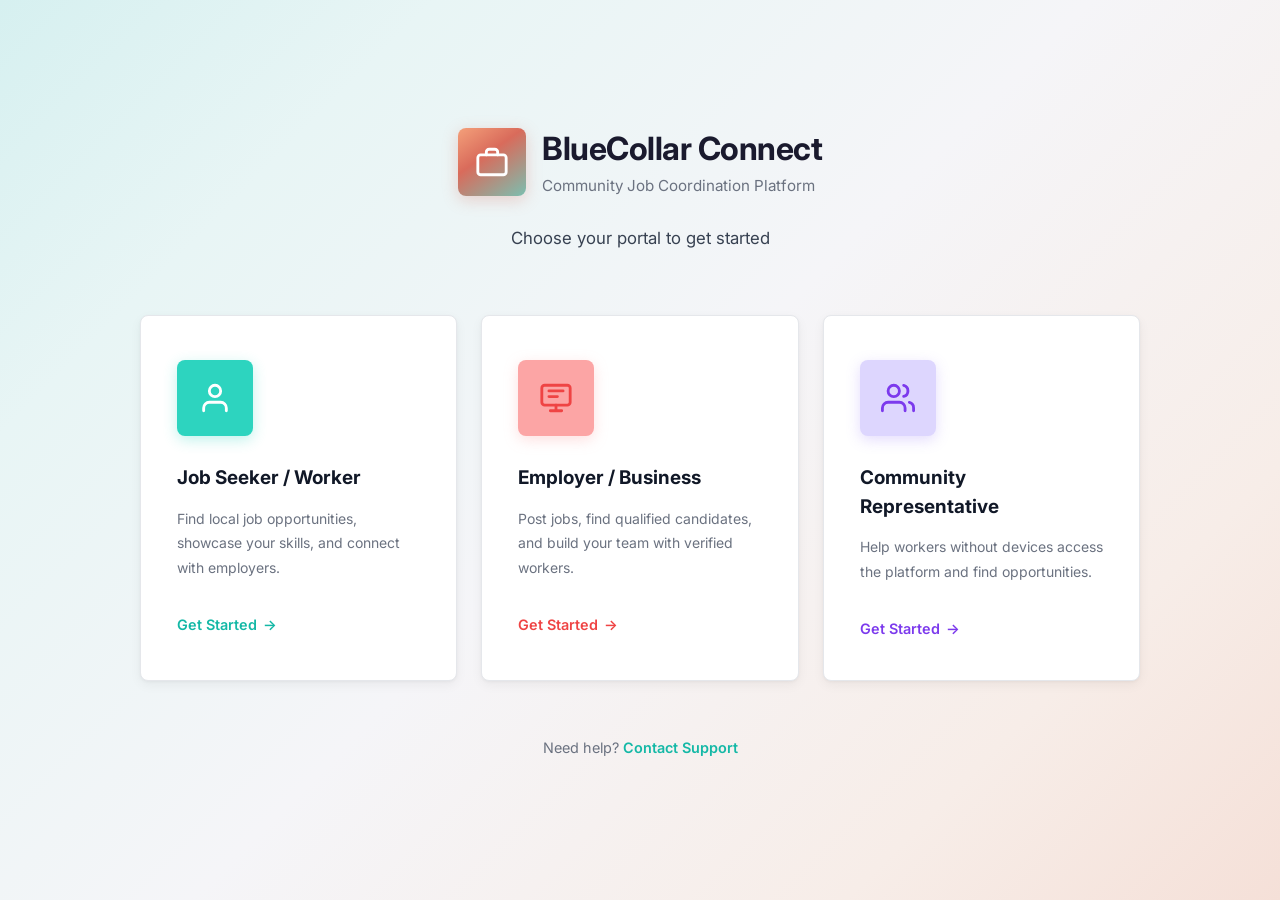
==== index.html @ cdbaee2c "Initial commit" ====
<!DOCTYPE html>
<html lang="en">

<head>
  <meta charset="UTF-8" />
  <meta name="viewport" content="width=device-width, initial-scale=1.0" />
  <title>BlueCollar Connect</title>
  <link href="https://cdn.jsdelivr.net/npm/bootstrap@5.3.2/dist/css/bootstrap.min.css" rel="stylesheet" />
  <link href="https://fonts.googleapis.com/css2?family=Inter:wght@400;500;600;700&display=swap" rel="stylesheet" />
  <style>
    *,
    *::before,
    *::after {
      box-sizing: border-box;
      margin: 0;
      padding: 0;
    }

    body {
      font-family: 'Inter', sans-serif;
      min-height: 100vh;
      background: linear-gradient(135deg, #d6f0f0 0%, #e8f5f5 20%, #f5f5f8 50%, #f7ede8 80%, #f5e0d8 100%);
      display: flex;
      flex-direction: column;
      align-items: center;
      justify-content: center;
      padding: 64px 24px;
    }

    /* ── Page entrance animations ── */
    @keyframes fadeUp {
      from {
        opacity: 0;
        transform: translateY(20px);
      }

      to {
        opacity: 1;
        transform: translateY(0);
      }
    }

    .brand-block {
      animation: fadeUp 0.5s 0.00s ease both;
    }

    .portal-heading {
      animation: fadeUp 0.5s 0.10s ease both;
    }

    .cards-wrapper {
      animation: fadeUp 0.5s 0.20s ease both;
    }

    .footer-text {
      animation: fadeUp 0.5s 0.35s ease both;
    }

    /* ── Brand ── */
    .brand-logo {
      width: 68px;
      height: 68px;
      border-radius: 8px;
      background: linear-gradient(145deg, #f4a07a 0%, #d96b5b 40%, #7bbfb0 100%);
      display: flex;
      align-items: center;
      justify-content: center;
      flex-shrink: 0;
      box-shadow: 0 4px 16px rgba(217, 107, 91, 0.28);
      transition: transform 0.25s ease, box-shadow 0.25s ease;
    }

    .brand-logo:hover {
      transform: translateY(-3px) scale(1.04);
      box-shadow: 0 10px 28px rgba(217, 107, 91, 0.38);
    }

    .brand-logo svg {
      width: 34px;
      height: 34px;
    }

    .brand-title {
      font-size: 2rem;
      font-weight: 700;
      color: #1a1a2e;
      letter-spacing: -0.5px;
    }

    .brand-subtitle {
      font-size: 0.95rem;
      color: #6b7280;
      font-weight: 400;
      margin-top: 2px;
    }

    .portal-heading {
      font-size: 1.05rem;
      color: #374151;
      font-weight: 400;
      margin-top: 28px;
    }

    /* ── Cards wrapper ── */
    .cards-wrapper {
      max-width: 1000px;
      width: 100%;
      margin-top: 48px;
    }

    /* ── Portal cards ── */
    .portal-card {
      background: #fff;
      border-radius: 8px;
      border: 1.5px solid #e5e7eb;
      padding: 44px 36px 40px;
      cursor: pointer;
      height: 100%;
      position: relative;
      overflow: hidden;

      box-shadow:
        0 1px 3px rgba(0, 0, 0, 0.04),
        0 4px 12px rgba(0, 0, 0, 0.05);

      transition:
        transform 0.28s cubic-bezier(0.34, 1.56, 0.64, 1),
        box-shadow 0.28s ease,
        border-color 0.25s ease;
    }

    /* coloured top-bar that slides in on hover */
    .portal-card::before {
      content: '';
      position: absolute;
      top: 0;
      left: 0;
      right: 0;
      height: 3px;
      border-radius: 8px 8px 0 0;
      transform: scaleX(0);
      transform-origin: left;
      transition: transform 0.3s ease;
    }

    .portal-card--worker::before {
      background: #2dd4bf;
    }

    .portal-card--employer::before {
      background: #ef4444;
    }

    .portal-card--community::before {
      background: #7c3aed;
    }

    .portal-card:hover::before {
      transform: scaleX(1);
    }

    /* lift + deeper shadow */
    .portal-card:hover {
      transform: translateY(-7px);
      box-shadow:
        0 2px 6px rgba(0, 0, 0, 0.04),
        0 14px 36px rgba(0, 0, 0, 0.11),
        0 28px 52px rgba(0, 0, 0, 0.06);
    }

    /* selected worker card */
    /* default: no active colored border */
    .portal-card--worker,
    .portal-card--employer,
    .portal-card--community {
      border-color: #e5e7eb;
    }

    /* worker hover */
    .portal-card--worker:hover {
      border-color: #2dd4bf;
      box-shadow:
        0 0 0 1.5px #2dd4bf,
        0 14px 36px rgba(45, 212, 191, 0.22),
        0 28px 52px rgba(0, 0, 0, 0.07);
    }

    /* employer hover */
    .portal-card--employer:hover {
      border-color: #ef4444;
      box-shadow:
        0 0 0 1.5px #ef4444,
        0 14px 36px rgba(239, 68, 68, 0.22),
        0 28px 52px rgba(0, 0, 0, 0.07);
    }

    /* community hover */
    .portal-card--community:hover {
      border-color: #7c3aed;
      box-shadow:
        0 0 0 1.5px #7c3aed,
        0 14px 36px rgba(124, 58, 237, 0.22),
        0 28px 52px rgba(0, 0, 0, 0.07);
    }

    /* ── Icon wraps ── */
    .icon-wrap {
      width: 76px;
      height: 76px;
      border-radius: 8px;
      display: flex;
      align-items: center;
      justify-content: center;
      margin-bottom: 28px;
      transition:
        transform 0.30s cubic-bezier(0.34, 1.56, 0.64, 1),
        box-shadow 0.30s ease;
    }

    .portal-card:hover .icon-wrap {
      transform: scale(1.10) rotate(-3deg);
    }

    .icon-wrap--teal {
      background: #2dd4bf;
      box-shadow: 0 4px 14px rgba(45, 212, 191, 0.30);
    }

    .icon-wrap--red {
      background: #fca5a5;
      box-shadow: 0 4px 14px rgba(252, 165, 165, 0.35);
    }

    .icon-wrap--purple {
      background: #ddd6fe;
      box-shadow: 0 4px 14px rgba(167, 139, 250, 0.30);
    }

    .portal-card:hover .icon-wrap--teal {
      box-shadow: 0 8px 24px rgba(45, 212, 191, 0.45);
    }

    .portal-card:hover .icon-wrap--red {
      box-shadow: 0 8px 24px rgba(239, 68, 68, 0.30);
    }

    .portal-card:hover .icon-wrap--purple {
      box-shadow: 0 8px 24px rgba(124, 58, 237, 0.25);
    }

    .icon-wrap svg {
      width: 34px;
      height: 34px;
    }

    /* ── Card text ── */
    .card-title {
      font-size: 1.18rem;
      font-weight: 700;
      color: #111827;
      margin-bottom: 14px;
      transition: color 0.2s;
    }

    .portal-card--worker:hover .card-title {
      color: #0d9488;
    }

    .portal-card--employer:hover .card-title {
      color: #dc2626;
    }

    .portal-card--community:hover .card-title {
      color: #6d28d9;
    }

    .card-desc {
      font-size: 0.875rem;
      color: #6b7280;
      line-height: 1.75;
      margin-bottom: 32px;
    }

    /* ── Card links with animated arrow ── */
    .card-link {
      font-size: 0.9rem;
      font-weight: 600;
      text-decoration: none;
      display: inline-flex;
      align-items: center;
      gap: 6px;
      transition: gap 0.22s ease;
    }

    .card-link .arrow {
      display: inline-block;
      transition: transform 0.22s ease;
    }

    .portal-card:hover .card-link {
      gap: 10px;
    }

    .portal-card:hover .card-link .arrow {
      transform: translateX(4px);
    }

    .card-link--teal {
      color: #14b8a6;
    }

    .card-link--red {
      color: #ef4444;
    }

    .card-link--purple {
      color: #7c3aed;
    }

    /* ── Footer ── */
    .footer-text {
      font-size: 0.9rem;
      color: #6b7280;
      margin-top: 56px;
    }

    .footer-link {
      color: #14b8a6;
      font-weight: 600;
      text-decoration: none;
      position: relative;
    }

    .footer-link::after {
      content: '';
      position: absolute;
      left: 0;
      bottom: -1px;
      width: 0;
      height: 1.5px;
      background: #14b8a6;
      transition: width 0.22s ease;
    }

    .footer-link:hover::after {
      width: 100%;
    }
  </style>
</head>

<body>

  <!-- Brand -->
  <div class="brand-block d-flex align-items-center gap-3">
    <div class="brand-logo">
      <svg viewBox="0 0 24 24" fill="none" stroke="white" stroke-width="2" stroke-linecap="round"
        stroke-linejoin="round">
        <rect x="2" y="7" width="20" height="14" rx="2" ry="2" />
        <path d="M16 7V5a2 2 0 0 0-2-2h-4a2 2 0 0 0-2 2v2" />
      </svg>
    </div>
    <div>
      <div class="brand-title">BlueCollar Connect</div>
      <div class="brand-subtitle">Community Job Coordination Platform</div>
    </div>
  </div>

  <p class="portal-heading">Choose your portal to get started</p>

  <!-- Cards -->
  <div class="cards-wrapper">
    <div class="row g-4">

      <!-- Job Seeker / Worker -->
      <div class="col-12 col-md-4">
        <div class="portal-card portal-card--worker">
          <div class="icon-wrap icon-wrap--teal">
            <svg viewBox="0 0 24 24" fill="none" stroke="white" stroke-width="2" stroke-linecap="round"
              stroke-linejoin="round">
              <path d="M20 21v-2a4 4 0 0 0-4-4H8a4 4 0 0 0-4 4v2" />
              <circle cx="12" cy="7" r="4" />
            </svg>
          </div>
          <div class="card-title">Job Seeker / Worker</div>
          <div class="card-desc">Find local job opportunities, showcase your skills, and connect with employers.</div>
          <a href="JobSeeker_Worker_LogInPage.html" class="card-link card-link--teal">Get Started <span
              class="arrow">→</span></a>
        </div>
      </div>

      <!-- Employer / Business -->
      <div class="col-12 col-md-4">
        <div class="portal-card portal-card--employer">
          <div class="icon-wrap icon-wrap--red">
            <svg viewBox="0 0 24 24" fill="none" stroke="#ef4444" stroke-width="2" stroke-linecap="round"
              stroke-linejoin="round">
              <rect x="2" y="3" width="20" height="14" rx="2" />
              <path d="M8 21h8M12 17v4" />
              <path d="M7 7h10M7 11h6" />
            </svg>
          </div>
          <div class="card-title">Employer / Business</div>
          <div class="card-desc">Post jobs, find qualified candidates, and build your team with verified workers.</div>
          <a href="Employer_LogInPage.html" class="card-link card-link--red">Get Started <span
              class="arrow">→</span></a>
        </div>
      </div>

      <!-- Community Representative -->
      <div class="col-12 col-md-4">
        <div class="portal-card portal-card--community">
          <div class="icon-wrap icon-wrap--purple">
            <svg viewBox="0 0 24 24" fill="none" stroke="#7c3aed" stroke-width="2" stroke-linecap="round"
              stroke-linejoin="round">
              <path d="M17 21v-2a4 4 0 0 0-4-4H5a4 4 0 0 0-4 4v2" />
              <circle cx="9" cy="7" r="4" />
              <path d="M23 21v-2a4 4 0 0 0-3-3.87" />
              <path d="M16 3.13a4 4 0 0 1 0 7.75" />
            </svg>
          </div>
          <div class="card-title">Community Representative</div>
          <div class="card-desc">Help workers without devices access the platform and find opportunities.</div>
          <a href="Representative_LogInPage.html" class="card-link card-link--purple">Get Started <span
              class="arrow">→</span></a>
        </div>
      </div>

    </div>
  </div>

  <!-- Footer -->
  <p class="footer-text">Need help? <a href="#" class="footer-link">Contact Support</a></p>

  <script src="https://cdn.jsdelivr.net/npm/bootstrap@5.3.2/dist/js/bootstrap.bundle.min.js"></script>
</body>

</html>
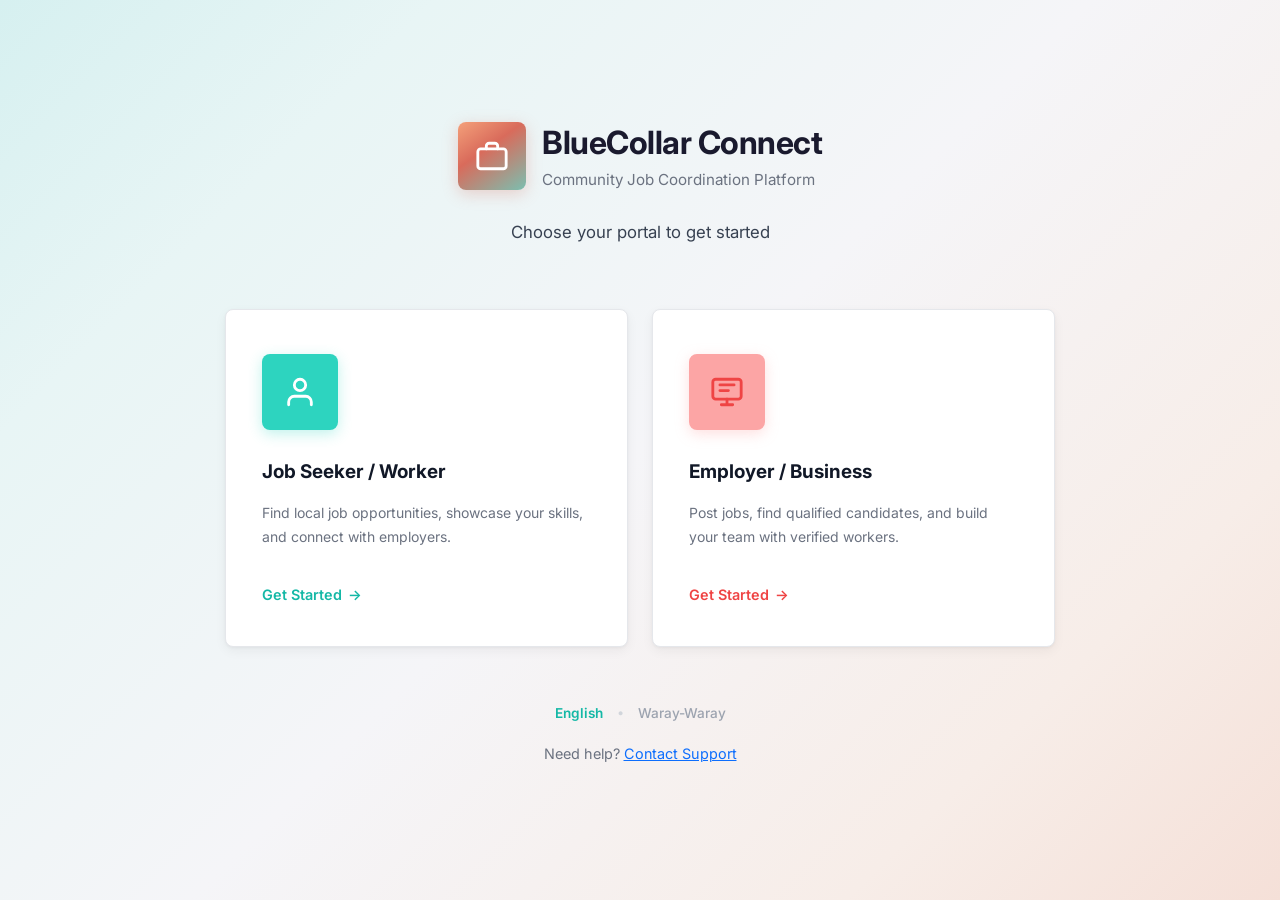
==== commit e56166e1: "Initial commit" ====
--- a/index.html
+++ b/index.html
@@ -317,33 +317,43 @@
       color: #7c3aed;
     }
 
+    /* ── Language Selector ── */
+    .language-selector {
+      display: flex;
+      align-items: center;
+      gap: 14px;
+      margin-top: 56px;
+      animation: fadeUp 0.5s 0.30s ease both;
+    }
+
+    .lang-link {
+      font-size: 0.85rem;
+      color: #9ca3af;
+      text-decoration: none;
+      font-weight: 500;
+      transition: color 0.22s ease;
+    }
+
+    .lang-link:hover {
+      color: #374151;
+    }
+
+    .lang-link.active {
+      color: #14b8a6;
+      font-weight: 600;
+    }
+
+    .lang-divider {
+      color: #d1d5db;
+      font-size: 0.8rem;
+    }
+
     /* ── Footer ── */
     .footer-text {
       font-size: 0.9rem;
       color: #6b7280;
-      margin-top: 56px;
-    }
-
-    .footer-link {
-      color: #14b8a6;
-      font-weight: 600;
-      text-decoration: none;
-      position: relative;
-    }
-
-    .footer-link::after {
-      content: '';
-      position: absolute;
-      left: 0;
-      bottom: -1px;
-      width: 0;
-      height: 1.5px;
-      background: #14b8a6;
-      transition: width 0.22s ease;
-    }
-
-    .footer-link:hover::after {
-      width: 100%;
+      margin-top: 20px;
+      animation: fadeUp 0.5s 0.35s ease both;
     }
   </style>
 </head>
@@ -361,18 +371,21 @@
     </div>
     <div>
       <div class="brand-title">BlueCollar Connect</div>
-      <div class="brand-subtitle">Community Job Coordination Platform</div>
+      <!-- Added data-i18n attribute here -->
+      <div class="brand-subtitle" data-i18n="subtitle">Community Job Coordination Platform</div>
     </div>
   </div>
 
-  <p class="portal-heading">Choose your portal to get started</p>
+  <!-- Added data-i18n attribute here -->
+  <p class="portal-heading" data-i18n="heading">Choose your portal to get started</p>
 
   <!-- Cards -->
   <div class="cards-wrapper">
-    <div class="row g-4">
+    <!-- Added justify-content-center to center the cards horizontally -->
+    <div class="row g-4 justify-content-center">
 
       <!-- Job Seeker / Worker -->
-      <div class="col-12 col-md-4">
+      <div class="col-12 col-md-5">
         <div class="portal-card portal-card--worker">
           <div class="icon-wrap icon-wrap--teal">
             <svg viewBox="0 0 24 24" fill="none" stroke="white" stroke-width="2" stroke-linecap="round"
@@ -381,15 +394,16 @@
               <circle cx="12" cy="7" r="4" />
             </svg>
           </div>
-          <div class="card-title">Job Seeker / Worker</div>
-          <div class="card-desc">Find local job opportunities, showcase your skills, and connect with employers.</div>
-          <a href="JobSeeker_Worker_LogInPage.html" class="card-link card-link--teal">Get Started <span
+          <!-- Added data-i18n attributes here -->
+          <div class="card-title" data-i18n="workerTitle">Job Seeker / Worker</div>
+          <div class="card-desc" data-i18n="workerDesc">Find local job opportunities, showcase your skills, and connect with employers.</div>
+          <a href="JobSeeker_Worker_LogInPage.html" class="card-link card-link--teal" data-i18n="getStarted">Get Started <span
               class="arrow">→</span></a>
         </div>
       </div>
 
       <!-- Employer / Business -->
-      <div class="col-12 col-md-4">
+      <div class="col-12 col-md-5">
         <div class="portal-card portal-card--employer">
           <div class="icon-wrap icon-wrap--red">
             <svg viewBox="0 0 24 24" fill="none" stroke="#ef4444" stroke-width="2" stroke-linecap="round"
@@ -399,39 +413,83 @@
               <path d="M7 7h10M7 11h6" />
             </svg>
           </div>
-          <div class="card-title">Employer / Business</div>
-          <div class="card-desc">Post jobs, find qualified candidates, and build your team with verified workers.</div>
-          <a href="Employer_LogInPage.html" class="card-link card-link--red">Get Started <span
+          <!-- Added data-i18n attributes here -->
+          <div class="card-title" data-i18n="employerTitle">Employer / Business</div>
+          <div class="card-desc" data-i18n="employerDesc">Post jobs, find qualified candidates, and build your team with verified workers.</div>
+          <a href="Employer_LogInPage.html" class="card-link card-link--red" data-i18n="getStarted">Get Started <span
               class="arrow">→</span></a>
         </div>
       </div>
 
-      <!-- Community Representative -->
-      <div class="col-12 col-md-4">
-        <div class="portal-card portal-card--community">
-          <div class="icon-wrap icon-wrap--purple">
-            <svg viewBox="0 0 24 24" fill="none" stroke="#7c3aed" stroke-width="2" stroke-linecap="round"
-              stroke-linejoin="round">
-              <path d="M17 21v-2a4 4 0 0 0-4-4H5a4 4 0 0 0-4 4v2" />
-              <circle cx="9" cy="7" r="4" />
-              <path d="M23 21v-2a4 4 0 0 0-3-3.87" />
-              <path d="M16 3.13a4 4 0 0 1 0 7.75" />
-            </svg>
-          </div>
-          <div class="card-title">Community Representative</div>
-          <div class="card-desc">Help workers without devices access the platform and find opportunities.</div>
-          <a href="Representative_LogInPage.html" class="card-link card-link--purple">Get Started <span
-              class="arrow">→</span></a>
-        </div>
-      </div>
-
     </div>
   </div>
 
-  <!-- Footer -->
-  <p class="footer-text">Need help? <a href="#" class="footer-link">Contact Support</a></p>
+  <!-- Language Selector with added onclick events and IDs -->
+  <div class="language-selector">
+    <a href="#" id="lang-en" class="lang-link active" onclick="switchLanguage('en', event)">English</a>
+    <span class="lang-divider">•</span>
+    <a href="#" id="lang-war" class="lang-link" onclick="switchLanguage('war', event)">Waray-Waray</a>
+  </div>
+
+  <!-- Added data-i18n attributes for the footer text and link -->
+  <p class="footer-text"><span data-i18n="needHelp">Need help? </span><a href="#" class="footer-link" data-i18n="contactSupport">Contact Support</a></p>
 
   <script src="https://cdn.jsdelivr.net/npm/bootstrap@5.3.2/dist/js/bootstrap.bundle.min.js"></script>
+
+  <!-- Script for Language Switching -->
+  <script>
+    const translations = {
+      en: {
+        subtitle: "Community Job Coordination Platform",
+        heading: "Choose your portal to get started",
+        workerTitle: "Job Seeker / Worker",
+        workerDesc: "Find local job opportunities, showcase your skills, and connect with employers.",
+        employerTitle: "Employer / Business",
+        employerDesc: "Post jobs, find qualified candidates, and build your team with verified workers.",
+        getStarted: 'Get Started <span class="arrow">→</span>',
+        needHelp: "Need help? ",
+        contactSupport: "Contact Support"
+      },
+      war: {
+        subtitle: "Plataporma han Komunidad para Pagbiling hin Trabaho",
+        heading: "Pili-a an imo portal para magtikang",
+        workerTitle: "Nambibiling Trabaho / Trabahante",
+        workerDesc: "Pamiling hin mga trabaho ha lokal, ipakita an imo mga abilidad, ngan makigsumpayan ha mga agaron.",
+        employerTitle: "Agaron / Negosyo",
+        employerDesc: "Pag-post hin mga trabaho, pamiling hin mga kwalipikado nga aplikante, ngan pagporma han imo grupo upod an mga trabahante nga beripikado.",
+        getStarted: 'Magtikang <span class="arrow">→</span>',
+        needHelp: "Kinahanglan hin bulig? ",
+        contactSupport: "Kontaka an Suporta"
+      }
+    };
+
+    function switchLanguage(lang, event) {
+      if (event) event.preventDefault(); 
+
+      // Save the selected language so other pages can use it
+      localStorage.setItem('preferredLanguage', lang);
+
+      // Update active state on links
+      document.querySelectorAll('.lang-link').forEach(link => link.classList.remove('active'));
+      document.getElementById('lang-' + lang).classList.add('active');
+
+      // Update text for all elements with data-i18n
+      document.querySelectorAll('[data-i18n]').forEach(element => {
+        const key = element.getAttribute('data-i18n');
+        if (translations[lang] && translations[lang][key]) {
+          element.innerHTML = translations[lang][key];
+        }
+      });
+    }
+
+    // On page load, check for a saved language and apply it
+    document.addEventListener('DOMContentLoaded', () => {
+      const savedLang = localStorage.getItem('preferredLanguage');
+      if (savedLang) {
+        switchLanguage(savedLang);
+      }
+    });
+  </script>
 </body>
 
 </html>
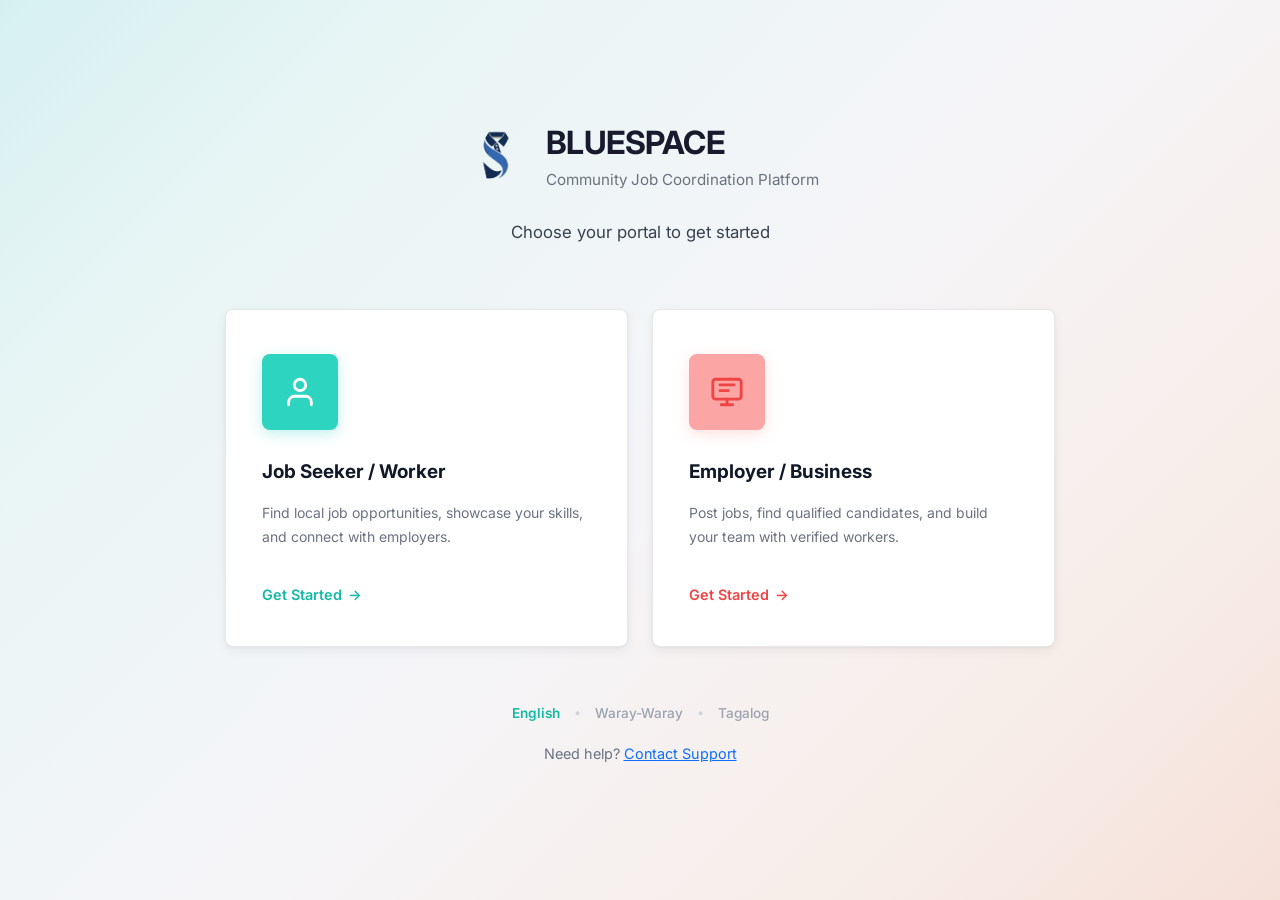
==== commit 832405d7: "update" ====
--- a/index.html
+++ b/index.html
@@ -4,7 +4,7 @@
 <head>
   <meta charset="UTF-8" />
   <meta name="viewport" content="width=device-width, initial-scale=1.0" />
-  <title>BlueCollar Connect</title>
+  <title>BLUESPACE</title>
   <link href="https://cdn.jsdelivr.net/npm/bootstrap@5.3.2/dist/css/bootstrap.min.css" rel="stylesheet" />
   <link href="https://fonts.googleapis.com/css2?family=Inter:wght@400;500;600;700&display=swap" rel="stylesheet" />
   <style>
@@ -60,14 +60,12 @@
     .brand-logo {
       width: 68px;
       height: 68px;
-      border-radius: 8px;
-      background: linear-gradient(145deg, #f4a07a 0%, #d96b5b 40%, #7bbfb0 100%);
       display: flex;
       align-items: center;
       justify-content: center;
       flex-shrink: 0;
-      box-shadow: 0 4px 16px rgba(217, 107, 91, 0.28);
-      transition: transform 0.25s ease, box-shadow 0.25s ease;
+      background: transparent;
+      box-shadow: none;
     }
 
     .brand-logo:hover {
@@ -75,9 +73,11 @@
       box-shadow: 0 10px 28px rgba(217, 107, 91, 0.38);
     }
 
-    .brand-logo svg {
-      width: 34px;
-      height: 34px;
+    .brand-logo img {
+      width: 100%;
+      height: 100%;
+      object-fit: contain;
+      border-radius: 8px;
     }
 
     .brand-title {
@@ -363,14 +363,10 @@
   <!-- Brand -->
   <div class="brand-block d-flex align-items-center gap-3">
     <div class="brand-logo">
-      <svg viewBox="0 0 24 24" fill="none" stroke="white" stroke-width="2" stroke-linecap="round"
-        stroke-linejoin="round">
-        <rect x="2" y="7" width="20" height="14" rx="2" ry="2" />
-        <path d="M16 7V5a2 2 0 0 0-2-2h-4a2 2 0 0 0-2 2v2" />
-      </svg>
+      <img src="BlueSpaceIcon.png" alt="BlueSpace Logo">
     </div>
     <div>
-      <div class="brand-title">BlueCollar Connect</div>
+      <div class="brand-title">BLUESPACE</div>
       <!-- Added data-i18n attribute here -->
       <div class="brand-subtitle" data-i18n="subtitle">Community Job Coordination Platform</div>
     </div>
@@ -396,9 +392,10 @@
           </div>
           <!-- Added data-i18n attributes here -->
           <div class="card-title" data-i18n="workerTitle">Job Seeker / Worker</div>
-          <div class="card-desc" data-i18n="workerDesc">Find local job opportunities, showcase your skills, and connect with employers.</div>
-          <a href="JobSeeker_Worker_LogInPage.html" class="card-link card-link--teal" data-i18n="getStarted">Get Started <span
-              class="arrow">→</span></a>
+          <div class="card-desc" data-i18n="workerDesc">Find local job opportunities, showcase your skills, and connect
+            with employers.</div>
+          <a href="JobSeeker_Worker_LogInPage.html" class="card-link card-link--teal" data-i18n="getStarted">Get Started
+            <span class="arrow">→</span></a>
         </div>
       </div>
 
@@ -415,7 +412,8 @@
           </div>
           <!-- Added data-i18n attributes here -->
           <div class="card-title" data-i18n="employerTitle">Employer / Business</div>
-          <div class="card-desc" data-i18n="employerDesc">Post jobs, find qualified candidates, and build your team with verified workers.</div>
+          <div class="card-desc" data-i18n="employerDesc">Post jobs, find qualified candidates, and build your team with
+            verified workers.</div>
           <a href="Employer_LogInPage.html" class="card-link card-link--red" data-i18n="getStarted">Get Started <span
               class="arrow">→</span></a>
         </div>
@@ -427,12 +425,19 @@
   <!-- Language Selector with added onclick events and IDs -->
   <div class="language-selector">
     <a href="#" id="lang-en" class="lang-link active" onclick="switchLanguage('en', event)">English</a>
+
     <span class="lang-divider">•</span>
+
     <a href="#" id="lang-war" class="lang-link" onclick="switchLanguage('war', event)">Waray-Waray</a>
+
+    <span class="lang-divider">•</span>
+
+    <a href="#" id="lang-tl" class="lang-link" onclick="switchLanguage('tl', event)">Tagalog</a>
   </div>
 
   <!-- Added data-i18n attributes for the footer text and link -->
-  <p class="footer-text"><span data-i18n="needHelp">Need help? </span><a href="#" class="footer-link" data-i18n="contactSupport">Contact Support</a></p>
+  <p class="footer-text"><span data-i18n="needHelp">Need help? </span><a href="#" class="footer-link"
+      data-i18n="contactSupport">Contact Support</a></p>
 
   <script src="https://cdn.jsdelivr.net/npm/bootstrap@5.3.2/dist/js/bootstrap.bundle.min.js"></script>
 
@@ -460,24 +465,48 @@
         getStarted: 'Magtikang <span class="arrow">→</span>',
         needHelp: "Kinahanglan hin bulig? ",
         contactSupport: "Kontaka an Suporta"
+      }, tl: {
+        subtitle: "Plataporma ng Komunidad para sa Koordinasyon ng Trabaho",
+        heading: "Piliin ang iyong portal upang makapagsimula",
+        workerTitle: "Naghahanap ng Trabaho / Manggagawa",
+        workerDesc: "Maghanap ng mga lokal na oportunidad sa trabaho, ipakita ang iyong mga kasanayan, at kumonekta sa mga employer.",
+        employerTitle: "Employer / Negosyo",
+        employerDesc: "Mag-post ng mga trabaho, humanap ng mga kwalipikadong aplikante, at bumuo ng iyong pangkat kasama ang mga beripikadong manggagawa.",
+        getStarted: 'Magsimula <span class="arrow">→</span>',
+        needHelp: "Kailangan ng tulong? ",
+        contactSupport: "Makipag-ugnayan sa Suporta"
       }
     };
 
     function switchLanguage(lang, event) {
-      if (event) event.preventDefault(); 
-
-      // Save the selected language so other pages can use it
+      if (event) {
+        event.preventDefault();
+      }
+
+      if (!translations[lang]) {
+        console.warn(`Unsupported language: ${lang}`);
+        return;
+      }
+
       localStorage.setItem('preferredLanguage', lang);
-
-      // Update active state on links
-      document.querySelectorAll('.lang-link').forEach(link => link.classList.remove('active'));
-      document.getElementById('lang-' + lang).classList.add('active');
-
-      // Update text for all elements with data-i18n
+      document.documentElement.lang = lang === 'tl' ? 'fil' : lang;
+
+      document.querySelectorAll('.lang-link').forEach(link => {
+        link.classList.remove('active');
+      });
+
+      const activeLanguageLink = document.getElementById('lang-' + lang);
+
+      if (activeLanguageLink) {
+        activeLanguageLink.classList.add('active');
+      }
+
       document.querySelectorAll('[data-i18n]').forEach(element => {
         const key = element.getAttribute('data-i18n');
-        if (translations[lang] && translations[lang][key]) {
-          element.innerHTML = translations[lang][key];
+        const translation = translations[lang][key];
+
+        if (translation !== undefined) {
+          element.innerHTML = translation;
         }
       });
     }
@@ -485,8 +514,11 @@
     // On page load, check for a saved language and apply it
     document.addEventListener('DOMContentLoaded', () => {
       const savedLang = localStorage.getItem('preferredLanguage');
-      if (savedLang) {
+
+      if (savedLang && translations[savedLang]) {
         switchLanguage(savedLang);
+      } else {
+        switchLanguage('en');
       }
     });
   </script>
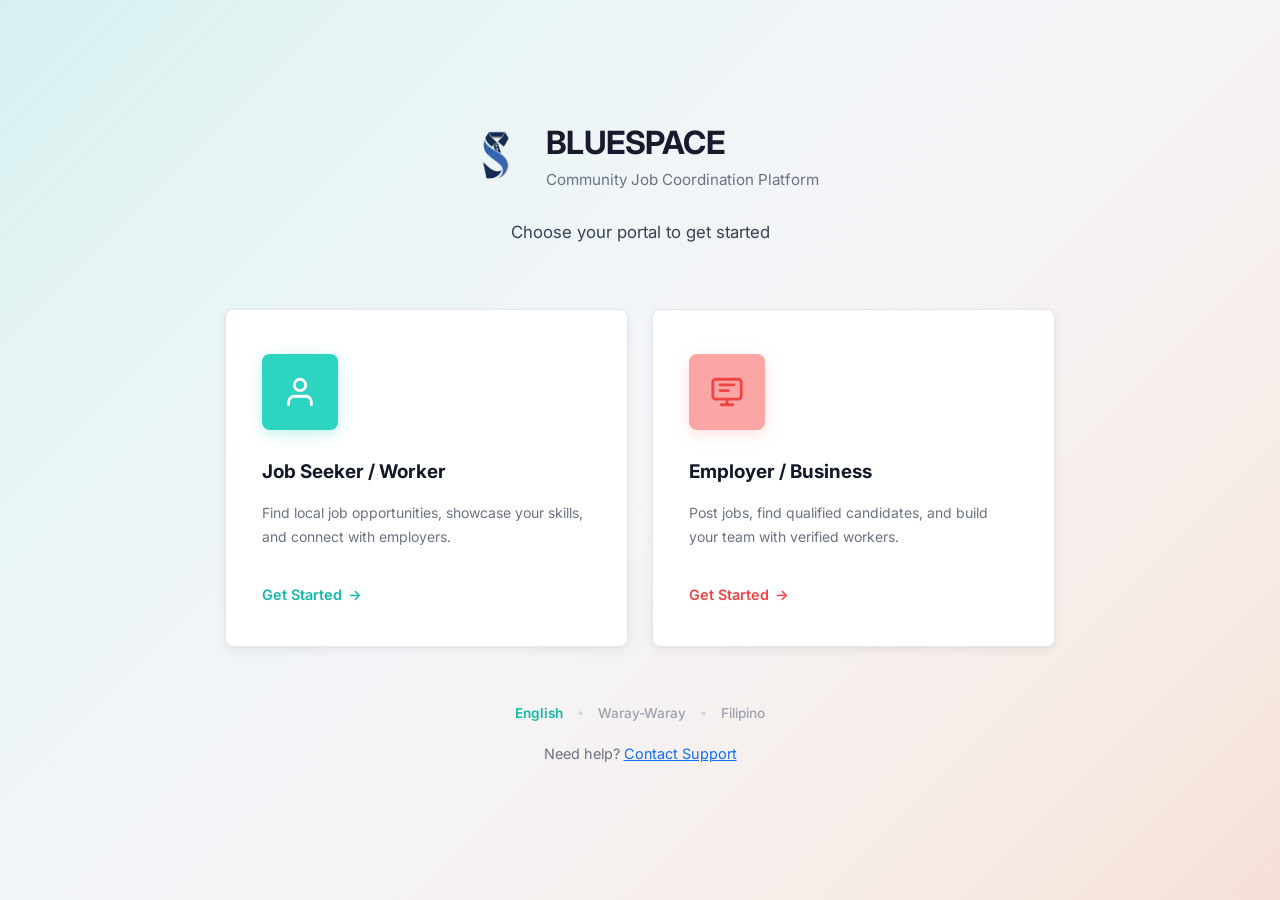
==== commit 8b991b01: "Describe your updates here" ====
--- a/index.html
+++ b/index.html
@@ -432,7 +432,7 @@
 
     <span class="lang-divider">•</span>
 
-    <a href="#" id="lang-tl" class="lang-link" onclick="switchLanguage('tl', event)">Tagalog</a>
+    <a href="#" id="lang-tl" class="lang-link" onclick="switchLanguage('tl', event)">Filipino</a>
   </div>
 
   <!-- Added data-i18n attributes for the footer text and link -->
